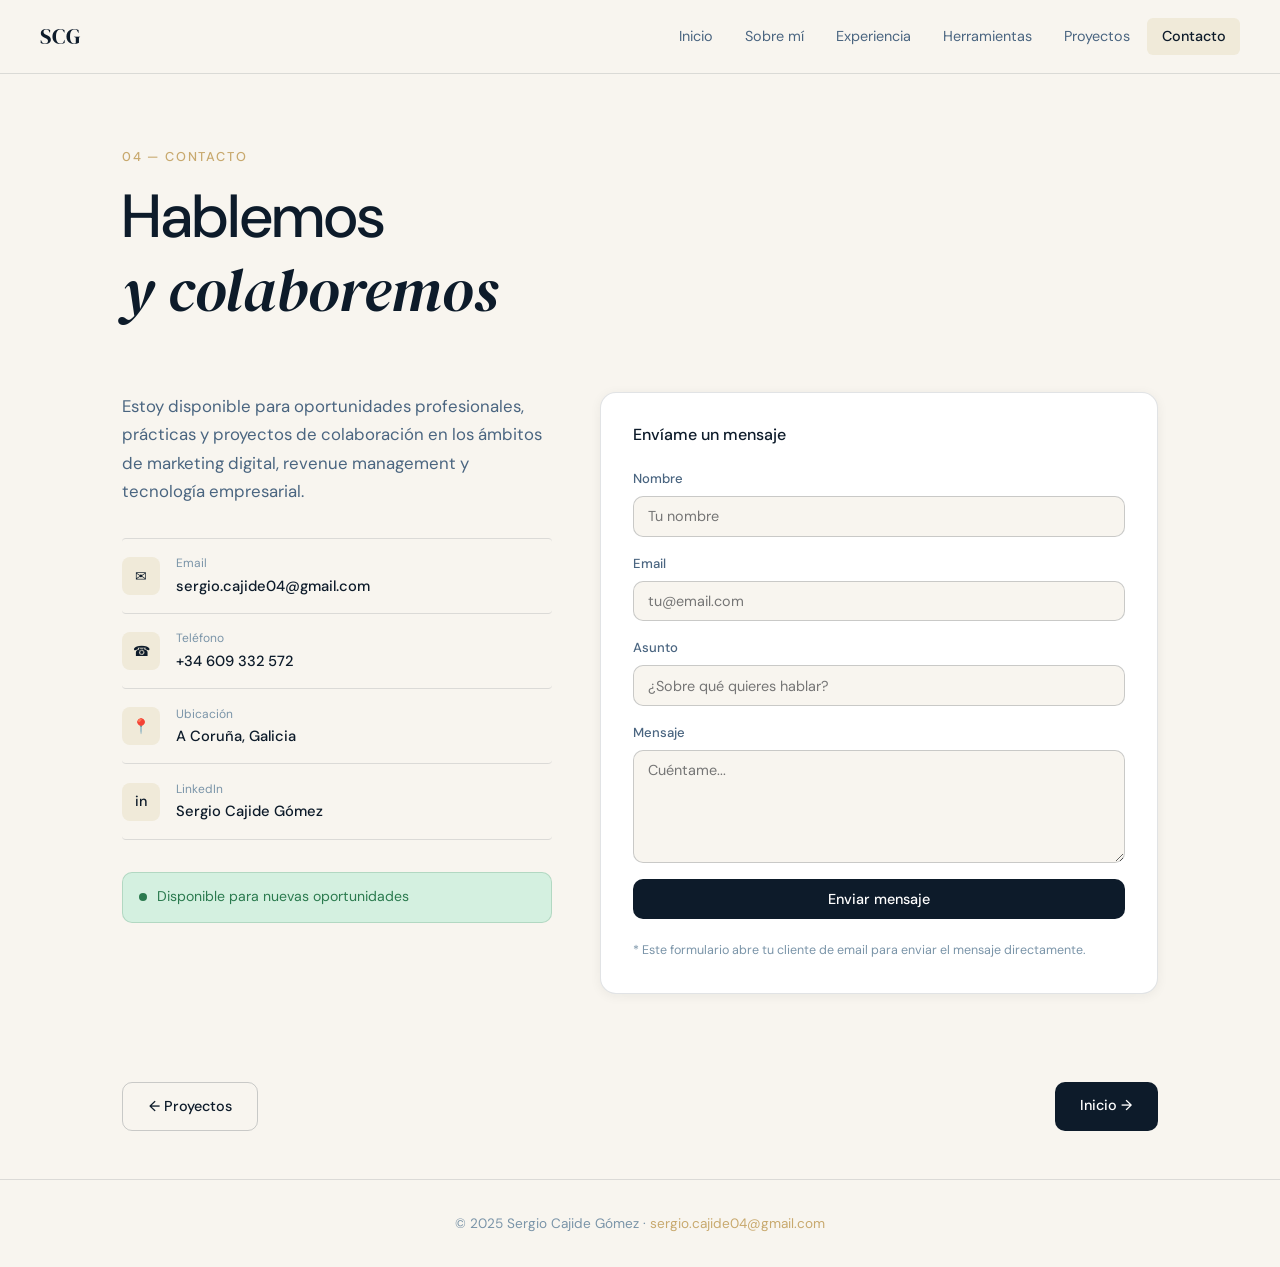
==== contacto.html @ d77af416 "Add files via upload" ====
<!DOCTYPE html>
<html lang="es">
<head>
  <meta charset="UTF-8">
  <meta name="viewport" content="width=device-width, initial-scale=1.0">
  <title>Contacto — Sergio Cajide Gómez</title>
  <link rel="stylesheet" href="style.css">
  <link href="https://fonts.googleapis.com/css2?family=DM+Serif+Display:ital@0;1&family=DM+Sans:wght@300;400;500&display=swap" rel="stylesheet">
</head>
<body>

  <nav class="navbar">
    <div class="nav-brand">SCG</div>
    <ul class="nav-links">
      <li><a href="index.html">Inicio</a></li>
      <li><a href="sobre-mi.html">Sobre mí</a></li>
      <li><a href="experiencia.html">Experiencia</a></li>
      <li><a href="herramientas.html">Herramientas</a></li>
      <li><a href="proyectos.html">Proyectos</a></li>
      <li><a href="contacto.html" class="active">Contacto</a></li>
    </ul>
    <button class="nav-toggle" id="navToggle">&#9776;</button>
  </nav>

  <section class="page-header container">
    <p class="page-eyebrow">04 — Contacto</p>
    <h1 class="page-title">Hablemos<br><em>y colaboremos</em></h1>
  </section>

  <section class="contact-section container">
    <div class="contact-grid">

      <div class="contact-info">
        <p class="contact-intro">Estoy disponible para oportunidades profesionales, prácticas y proyectos de colaboración en los ámbitos de marketing digital, revenue management y tecnología empresarial.</p>

        <div class="contact-methods">
          <a href="mailto:sergio.cajide04@gmail.com" class="contact-method">
            <div class="contact-method-icon">✉</div>
            <div>
              <p class="contact-method-label">Email</p>
              <p class="contact-method-value">sergio.cajide04@gmail.com</p>
            </div>
          </a>

          <a href="tel:+34609332572" class="contact-method">
            <div class="contact-method-icon">☎</div>
            <div>
              <p class="contact-method-label">Teléfono</p>
              <p class="contact-method-value">+34 609 332 572</p>
            </div>
          </a>

          <div class="contact-method">
            <div class="contact-method-icon">📍</div>
            <div>
              <p class="contact-method-label">Ubicación</p>
              <p class="contact-method-value">A Coruña, Galicia</p>
            </div>
          </div>

          <a href="https://es.linkedin.com/in/sergio-cajide-g%C3%B3mez-41b924311" target="_blank" class="contact-method">
            <div class="contact-method-icon">in</div>
            <div>
              <p class="contact-method-label">LinkedIn</p>
              <p class="contact-method-value">Sergio Cajide Gómez</p>
            </div>
          </a>
        </div>

        <div class="availability-box">
          <span class="avail-dot"></span>
          <p>Disponible para nuevas oportunidades</p>
        </div>
      </div>

      <div class="contact-form-wrap">
        <h3 class="form-title">Envíame un mensaje</h3>
        <form class="contact-form" id="contactForm">
          <div class="form-group">
            <label for="nombre">Nombre</label>
            <input type="text" id="nombre" name="nombre" placeholder="Tu nombre" required>
          </div>
          <div class="form-group">
            <label for="email">Email</label>
            <input type="email" id="email" name="email" placeholder="tu@email.com" required>
          </div>
          <div class="form-group">
            <label for="asunto">Asunto</label>
            <input type="text" id="asunto" name="asunto" placeholder="¿Sobre qué quieres hablar?">
          </div>
          <div class="form-group">
            <label for="mensaje">Mensaje</label>
            <textarea id="mensaje" name="mensaje" rows="5" placeholder="Cuéntame..." required></textarea>
          </div>
          <button type="submit" class="btn btn-primary btn-full">Enviar mensaje</button>
          <p class="form-note">* Este formulario abre tu cliente de email para enviar el mensaje directamente.</p>
        </form>
      </div>

    </div>
  </section>

  <div class="page-nav container">
    <a href="proyectos.html" class="btn btn-outline">← Proyectos</a>
    <a href="index.html" class="btn btn-primary">Inicio →</a>
  </div>

  <footer class="footer">
    <p>© 2025 Sergio Cajide Gómez · <a href="mailto:sergio.cajide04@gmail.com">sergio.cajide04@gmail.com</a></p>
  </footer>

  <script src="nav.js"></script>
  <script>
    document.getElementById('contactForm').addEventListener('submit', function(e) {
      e.preventDefault();
      const nombre = document.getElementById('nombre').value;
      const email = document.getElementById('email').value;
      const asunto = document.getElementById('asunto').value || 'Contacto desde portfolio';
      const mensaje = document.getElementById('mensaje').value;
      const body = `Nombre: ${nombre}\nEmail: ${email}\n\n${mensaje}`;
      window.location.href = `mailto:sergio.cajide04@gmail.com?subject=${encodeURIComponent(asunto)}&body=${encodeURIComponent(body)}`;
    });
  </script>
</body>
</html>
---- style.css ----
/* ===== RESET & BASE ===== */
*, *::before, *::after { box-sizing: border-box; margin: 0; padding: 0; }

:root {
  --navy:       #0d1b2a;
  --navy-mid:   #1a2e42;
  --navy-light: #243b53;
  --slate:      #4a6580;
  --slate-light:#7a94a8;
  --cream:      #f8f5ef;
  --cream-mid:  #f0ead9;
  --white:      #ffffff;
  --accent:     #c8a96e;
  --accent-dark:#a8863e;
  --blue:       #3a7fc1;
  --blue-light: #ddeeff;
  --amber:      #d4820a;
  --amber-light:#fff0d0;
  --green:      #2a7a4e;
  --green-light:#d4f0e0;
  --text-primary:   var(--navy);
  --text-secondary: var(--slate);
  --border:     rgba(13, 27, 42, 0.12);
  --border-mid: rgba(13, 27, 42, 0.2);
  --radius:     10px;
  --radius-lg:  16px;
  --shadow-sm:  0 2px 12px rgba(13, 27, 42, 0.06);
  --shadow-md:  0 6px 28px rgba(13, 27, 42, 0.1);
}

html { scroll-behavior: smooth; }

body {
  font-family: 'DM Sans', sans-serif;
  font-size: 16px;
  line-height: 1.7;
  color: var(--text-primary);
  background: var(--cream);
  min-height: 100vh;
}

/* ===== TYPOGRAPHY ===== */
h1, h2, h3, h4 { font-weight: 500; line-height: 1.2; }
h1 { font-size: clamp(2.4rem, 5vw, 3.8rem); }
h2 { font-size: clamp(1.6rem, 3vw, 2.2rem); }
h3 { font-size: 1.2rem; }
h4 { font-size: 1rem; }
em { font-family: 'DM Serif Display', serif; font-style: italic; }
p { color: var(--text-secondary); }
a { text-decoration: none; color: inherit; }
strong { font-weight: 500; color: var(--text-primary); }

/* ===== LAYOUT ===== */
.container {
  max-width: 1100px;
  margin: 0 auto;
  padding: 0 2rem;
}

/* ===== NAVBAR ===== */
.navbar {
  position: sticky;
  top: 0;
  z-index: 100;
  display: flex;
  align-items: center;
  justify-content: space-between;
  padding: 1.1rem 2.5rem;
  background: rgba(248, 245, 239, 0.92);
  backdrop-filter: blur(12px);
  border-bottom: 1px solid var(--border);
}

.nav-brand {
  font-family: 'DM Serif Display', serif;
  font-size: 1.4rem;
  color: var(--navy);
  letter-spacing: 0.04em;
}

.nav-links {
  display: flex;
  gap: 0.2rem;
  list-style: none;
}

.nav-links a {
  display: block;
  padding: 0.4rem 0.9rem;
  font-size: 0.9rem;
  font-weight: 400;
  color: var(--slate);
  border-radius: 6px;
  transition: all 0.2s;
}

.nav-links a:hover,
.nav-links a.active {
  color: var(--navy);
  background: var(--cream-mid);
}

.nav-links a.active {
  font-weight: 500;
}

.nav-toggle {
  display: none;
  background: none;
  border: none;
  font-size: 1.4rem;
  cursor: pointer;
  color: var(--navy);
}

/* Mobile nav */
@media (max-width: 700px) {
  .nav-toggle { display: block; }
  .nav-links {
    display: none;
    position: absolute;
    top: 100%;
    left: 0; right: 0;
    flex-direction: column;
    background: var(--cream);
    border-bottom: 1px solid var(--border);
    padding: 1rem 2rem;
    gap: 0.4rem;
  }
  .nav-links.open { display: flex; }
}

/* ===== BUTTONS ===== */
.btn {
  display: inline-block;
  padding: 0.7rem 1.6rem;
  border-radius: var(--radius);
  font-family: 'DM Sans', sans-serif;
  font-size: 0.9rem;
  font-weight: 500;
  cursor: pointer;
  transition: all 0.2s;
  border: none;
}

.btn-primary {
  background: var(--navy);
  color: var(--white);
}
.btn-primary:hover {
  background: var(--navy-mid);
  transform: translateY(-1px);
  box-shadow: var(--shadow-sm);
}

.btn-outline {
  background: transparent;
  color: var(--navy);
  border: 1.5px solid var(--border-mid);
}
.btn-outline:hover {
  background: var(--cream-mid);
  border-color: var(--navy);
}

.btn-full { width: 100%; text-align: center; }

/* ===== HERO ===== */
.hero {
  display: grid;
  grid-template-columns: 1fr 1fr;
  gap: 4rem;
  align-items: center;
  max-width: 1100px;
  margin: 0 auto;
  padding: 6rem 2rem 5rem;
}

@media (max-width: 768px) {
  .hero { grid-template-columns: 1fr; padding: 3rem 1.5rem 3rem; gap: 2.5rem; }
}

.hero-eyebrow {
  font-size: 0.85rem;
  font-weight: 500;
  letter-spacing: 0.12em;
  text-transform: uppercase;
  color: var(--accent);
  margin-bottom: 1rem;
}

.hero-title {
  color: var(--navy);
  margin-bottom: 1rem;
}

.hero-subtitle {
  font-size: 0.9rem;
  font-weight: 500;
  letter-spacing: 0.06em;
  text-transform: uppercase;
  color: var(--slate-light);
  margin-bottom: 1.5rem;
}

.hero-desc {
  font-size: 1.05rem;
  color: var(--slate);
  max-width: 500px;
  margin-bottom: 2rem;
}

.hero-cta { display: flex; gap: 1rem; flex-wrap: wrap; }

/* Hero photo */
.hero-photo-wrap {
  position: relative;
}
.hero-photo {
  width: 100%;
  height: 340px;
  display: block;
  border-radius: var(--radius-lg);
  object-fit: cover;
  object-position: center center;
}

.hero-visual {
  align-self: start;
  padding-top: 1rem;
  display: flex;
  flex-direction: column;
  gap: 1.2rem;
}

/* Hero visual */
.hero-card {
  position: static;
  background: var(--white);
  border: 1px solid var(--border);
  border-radius: var(--radius-lg);
  padding: 1.2rem 1.4rem;
  box-shadow: var(--shadow-md);
}

.hero-tag {
  font-size: 0.75rem;
  font-weight: 500;
  text-transform: uppercase;
  letter-spacing: 0.1em;
  color: var(--accent);
  margin-bottom: 1.2rem;
}

.hero-roles { display: flex; flex-direction: column; gap: 1rem; }

.role-item {
  display: flex;
  align-items: flex-start;
  gap: 0.75rem;
}

.role-dot {
  width: 10px;
  height: 10px;
  border-radius: 50%;
  margin-top: 5px;
  flex-shrink: 0;
}

.dot-blue   { background: var(--blue); }
.dot-amber  { background: var(--amber); }
.dot-green  { background: var(--green); }

.role-company { font-size: 0.95rem; font-weight: 500; color: var(--navy); margin: 0; }
.role-desc    { font-size: 0.82rem; color: var(--slate-light); margin: 0; }

.hero-badges {
  display: flex;
  flex-wrap: wrap;
  gap: 0.5rem;
  margin-top: 1rem;
}

.badge {
  display: inline-block;
  padding: 0.3rem 0.8rem;
  font-size: 0.78rem;
  font-weight: 500;
  background: var(--cream-mid);
  color: var(--slate);
  border-radius: 20px;
  border: 1px solid var(--border);
}

/* ===== HIGHLIGHT GRID (homepage) ===== */
.highlights { padding: 2rem 2rem 6rem; }

.highlight-grid {
  display: grid;
  grid-template-columns: repeat(4, 1fr);
  gap: 1rem;
}

@media (max-width: 900px) { .highlight-grid { grid-template-columns: repeat(2, 1fr); } }
@media (max-width: 500px) { .highlight-grid { grid-template-columns: 1fr; } }

.highlight-card {
  display: block;
  padding: 1.6rem;
  background: var(--white);
  border: 1px solid var(--border);
  border-radius: var(--radius-lg);
  transition: all 0.25s;
  position: relative;
  overflow: hidden;
}

.highlight-card::before {
  content: '';
  position: absolute;
  top: 0; left: 0; right: 0;
  height: 3px;
  background: var(--accent);
  transform: scaleX(0);
  transition: transform 0.25s;
}

.highlight-card:hover { transform: translateY(-3px); box-shadow: var(--shadow-md); }
.highlight-card:hover::before { transform: scaleX(1); }

.highlight-num {
  font-family: 'DM Serif Display', serif;
  font-size: 2rem;
  color: var(--cream-mid);
  margin-bottom: 0.5rem;
}

.highlight-card h3 { font-size: 1.05rem; color: var(--navy); margin-bottom: 0.3rem; }
.highlight-card p  { font-size: 0.85rem; color: var(--slate-light); }

.highlight-arrow {
  display: block;
  margin-top: 1.2rem;
  font-size: 1.1rem;
  color: var(--accent);
  transition: transform 0.2s;
}
.highlight-card:hover .highlight-arrow { transform: translateX(4px); }

/* ===== PAGE HEADER ===== */
.page-header {
  padding: 4.5rem 2rem 2rem;
}

.page-eyebrow {
  font-size: 0.8rem;
  font-weight: 500;
  text-transform: uppercase;
  letter-spacing: 0.14em;
  color: var(--accent);
  margin-bottom: 0.8rem;
}

.page-title {
  color: var(--navy);
}

/* ===== SECTION TITLE ===== */
.section-title {
  font-size: 1.15rem;
  font-weight: 500;
  text-transform: uppercase;
  letter-spacing: 0.1em;
  color: var(--slate-light);
  margin-bottom: 2rem;
  padding-bottom: 0.6rem;
  border-bottom: 1px solid var(--border);
}

/* ===== ABOUT PAGE ===== */
.about-content { padding: 2rem 2rem 3rem; }

.about-grid {
  display: grid;
  grid-template-columns: 1.5fr 1fr;
  gap: 3rem;
  align-items: start;
}

@media (max-width: 768px) { .about-grid { grid-template-columns: 1fr; } }

.about-lead {
  font-size: 1.15rem;
  color: var(--navy);
  margin-bottom: 1.2rem;
}

.about-text p { margin-bottom: 1rem; }

.info-card {
  background: var(--white);
  border: 1px solid var(--border);
  border-radius: var(--radius-lg);
  padding: 1.4rem;
  margin-bottom: 1rem;
  box-shadow: var(--shadow-sm);
}

.info-card-title {
  font-size: 0.8rem;
  font-weight: 500;
  text-transform: uppercase;
  letter-spacing: 0.1em;
  color: var(--slate-light);
  margin-bottom: 1rem;
}

.info-list { list-style: none; }
.info-list li {
  display: flex;
  align-items: center;
  gap: 0.6rem;
  font-size: 0.9rem;
  color: var(--slate);
  padding: 0.35rem 0;
  border-bottom: 1px solid var(--border);
}
.info-list li:last-child { border-bottom: none; }
.info-icon { font-size: 0.85rem; }

.timeline-mini { list-style: none; }
.timeline-mini li {
  display: flex;
  flex-direction: column;
  padding: 0.6rem 0;
  border-bottom: 1px solid var(--border);
}
.timeline-mini li:last-child { border-bottom: none; }
.tl-year  { font-size: 0.78rem; color: var(--accent); font-weight: 500; }
.tl-title { font-size: 0.9rem; font-weight: 500; color: var(--navy); }
.tl-place { font-size: 0.82rem; color: var(--slate-light); }

/* Skills */
.skills-section { padding: 2rem 2rem 3rem; }

.skills-grid {
  display: grid;
  grid-template-columns: repeat(3, 1fr);
  gap: 1rem;
}

@media (max-width: 900px) { .skills-grid { grid-template-columns: repeat(2, 1fr); } }
@media (max-width: 500px) { .skills-grid { grid-template-columns: 1fr; } }

.skill-block {
  background: var(--white);
  border: 1px solid var(--border);
  border-radius: var(--radius-lg);
  padding: 1.4rem;
  transition: box-shadow 0.2s;
}
.skill-block:hover { box-shadow: var(--shadow-md); }

.skill-icon { font-size: 1.5rem; margin-bottom: 0.6rem; }
.skill-block h4 { font-size: 0.95rem; color: var(--navy); margin-bottom: 0.4rem; }
.skill-block p  { font-size: 0.85rem; color: var(--slate-light); }

/* Languages */
.languages-section { padding: 1rem 2rem 4rem; }

.lang-grid { display: flex; flex-direction: column; gap: 1rem; max-width: 520px; }

.lang-card {
  display: flex;
  align-items: center;
  gap: 1rem;
  background: var(--white);
  border: 1px solid var(--border);
  border-radius: var(--radius);
  padding: 0.9rem 1.2rem;
}

.lang-name  { font-weight: 500; font-size: 0.95rem; min-width: 80px; color: var(--navy); }
.lang-level { font-size: 0.82rem; color: var(--slate-light); min-width: 140px; text-align: right; }

.lang-bar-wrap {
  flex: 1;
  height: 6px;
  background: var(--cream-mid);
  border-radius: 10px;
  overflow: hidden;
}
.lang-bar {
  height: 100%;
  background: var(--accent);
  border-radius: 10px;
}

/* Company logos in timeline */
.company-logo {
  width: 40px;
  height: 40px;
  border-radius: 8px;
  overflow: hidden;
  flex-shrink: 0;
  background: var(--cream);
  display: flex;
  align-items: center;
  justify-content: center;
  border: 1px solid var(--border);
}
.company-logo-wide {
  width: auto;
  min-width: 40px;
  max-width: 110px;
  padding: 0 8px;
  background: var(--white);
}

/* Project logo */
.project-logo-wrap {
  margin-bottom: 0.8rem;
}

/* ===== EXPERIENCE PAGE ===== */
.timeline-section { padding: 2rem 2rem 3rem; }

.timeline { display: flex; flex-direction: column; gap: 0; position: relative; padding-left: 2rem; }

.timeline::before {
  content: '';
  position: absolute;
  left: 0.35rem;
  top: 12px;
  bottom: 12px;
  width: 1px;
  background: var(--border-mid);
}

.timeline-item {
  display: flex;
  gap: 1.5rem;
  position: relative;
  padding-bottom: 2.5rem;
}

.timeline-dot {
  position: absolute;
  left: -1.8rem;
  top: 6px;
  width: 14px;
  height: 14px;
  border-radius: 50%;
  border: 2.5px solid var(--cream);
  flex-shrink: 0;
  z-index: 1;
}

.timeline-body {
  background: var(--white);
  border: 1px solid var(--border);
  border-radius: var(--radius-lg);
  padding: 1.4rem 1.6rem;
  flex: 1;
  box-shadow: var(--shadow-sm);
}

.tl-header {
  display: flex;
  justify-content: space-between;
  align-items: flex-start;
  gap: 1rem;
  margin-bottom: 0.8rem;
  flex-wrap: wrap;
}

.tl-role    { font-size: 1.05rem; font-weight: 500; color: var(--navy); }
.tl-company { font-size: 0.88rem; color: var(--slate-light); margin-top: 0.1rem; }
.tl-desc    { font-size: 0.92rem; color: var(--slate); margin-bottom: 1rem; }

.tl-badge {
  display: inline-block;
  padding: 0.25rem 0.75rem;
  font-size: 0.78rem;
  font-weight: 500;
  border-radius: 20px;
  white-space: nowrap;
}

.badge-blue   { background: var(--blue-light);   color: var(--blue); }
.badge-amber  { background: var(--amber-light);  color: var(--amber); }
.badge-green  { background: var(--green-light);  color: var(--green); }

.tl-tags { display: flex; flex-wrap: wrap; gap: 0.4rem; }

.tag {
  display: inline-block;
  padding: 0.2rem 0.65rem;
  font-size: 0.78rem;
  background: var(--cream);
  color: var(--slate);
  border-radius: 20px;
  border: 1px solid var(--border);
}

/* Education */
.edu-section { padding: 1rem 2rem 4rem; }

.edu-grid {
  display: grid;
  grid-template-columns: repeat(2, 1fr);
  gap: 1.2rem;
}

@media (max-width: 600px) { .edu-grid { grid-template-columns: 1fr; } }

.edu-card {
  background: var(--white);
  border: 1px solid var(--border);
  border-radius: var(--radius-lg);
  padding: 1.5rem;
  box-shadow: var(--shadow-sm);
}

.edu-year   { font-size: 0.78rem; font-weight: 500; text-transform: uppercase; letter-spacing: 0.1em; color: var(--accent); display: block; margin-bottom: 0.5rem; }
.edu-card h3 { font-size: 1rem; color: var(--navy); margin-bottom: 0.3rem; }
.edu-place  { font-size: 0.88rem; color: var(--slate-light); margin-bottom: 0.6rem; }
.edu-detail { font-size: 0.88rem; color: var(--slate-light); }

/* ===== PROJECTS PAGE ===== */
.projects-section { padding: 2rem 2rem 3rem; }

.project-grid {
  display: grid;
  grid-template-columns: repeat(3, 1fr);
  gap: 1.2rem;
}

@media (max-width: 900px) { .project-grid { grid-template-columns: 1fr; } }

.project-card {
  background: var(--white);
  border: 1px solid var(--border);
  border-radius: var(--radius-lg);
  padding: 1.5rem;
  box-shadow: var(--shadow-sm);
  transition: all 0.25s;
}
.project-card:hover { transform: translateY(-3px); box-shadow: var(--shadow-md); }

.project-header {
  display: flex;
  justify-content: space-between;
  align-items: center;
  margin-bottom: 0.8rem;
  flex-wrap: wrap;
  gap: 0.4rem;
}

.project-tag {
  display: inline-block;
  padding: 0.2rem 0.7rem;
  font-size: 0.75rem;
  font-weight: 500;
  border-radius: 20px;
}
.tag-intl     { background: #e3f0ff; color: #1a5fa8; }
.tag-erasmus  { background: #fff5d4; color: #8a6000; }
.tag-santander{ background: #ffe8e8; color: #b52020; }

.project-date { font-size: 0.78rem; color: var(--slate-light); }

.project-card h3 { font-size: 1rem; color: var(--navy); margin-bottom: 0.6rem; }
.project-card p  { font-size: 0.88rem; color: var(--slate); margin-bottom: 1rem; }

/* Certifications */
.certs-section { padding: 1rem 2rem 4rem; }

.cert-list { display: flex; flex-direction: column; gap: 0; }

.cert-item {
  display: flex;
  align-items: center;
  gap: 1.2rem;
  padding: 1.1rem 0;
  border-bottom: 1px solid var(--border);
}
.cert-item:first-child { border-top: 1px solid var(--border); }

.cert-logo {
  width: 46px;
  height: 46px;
  border-radius: 10px;
  display: flex;
  align-items: center;
  justify-content: center;
  font-size: 0.78rem;
  font-weight: 500;
  flex-shrink: 0;
}
.cert-logo-google  { background: #e8f5e9; color: #1a7a2e; }
.cert-logo-usc     { background: #e3eaf5; color: #1a3a7a; }
.cert-logo-trinity { background: #fdf0e0; color: #8a5000; }

.cert-info { flex: 1; }
.cert-info h4  { font-size: 0.95rem; font-weight: 500; color: var(--navy); }
.cert-info p   { font-size: 0.82rem; color: var(--slate-light); }
.cert-date { font-size: 0.8rem; color: var(--slate-light); white-space: nowrap; }

/* ===== CONTACT PAGE ===== */
.contact-section { padding: 2rem 2rem 4rem; }

.contact-grid {
  display: grid;
  grid-template-columns: 1fr 1.3fr;
  gap: 3rem;
  align-items: start;
}

@media (max-width: 768px) { .contact-grid { grid-template-columns: 1fr; } }

.contact-intro { font-size: 1.05rem; color: var(--slate); margin-bottom: 2rem; }

.contact-methods { display: flex; flex-direction: column; gap: 0; margin-bottom: 2rem; }

.contact-method {
  display: flex;
  align-items: center;
  gap: 1rem;
  padding: 0.9rem 0;
  border-bottom: 1px solid var(--border);
  transition: background 0.15s;
  border-radius: 4px;
}
.contact-method:first-child { border-top: 1px solid var(--border); }

.contact-method-icon {
  width: 38px;
  height: 38px;
  background: var(--cream-mid);
  border-radius: 8px;
  display: flex;
  align-items: center;
  justify-content: center;
  font-size: 0.9rem;
  font-weight: 500;
  color: var(--navy);
  flex-shrink: 0;
}

.contact-method-label { font-size: 0.75rem; color: var(--slate-light); margin: 0; }
.contact-method-value { font-size: 0.92rem; font-weight: 500; color: var(--navy); margin: 0; }

.availability-box {
  display: flex;
  align-items: center;
  gap: 0.6rem;
  padding: 0.8rem 1rem;
  background: var(--green-light);
  border-radius: var(--radius);
  border: 1px solid rgba(42, 122, 78, 0.2);
}
.avail-dot {
  width: 8px;
  height: 8px;
  background: var(--green);
  border-radius: 50%;
  flex-shrink: 0;
  animation: pulse 2s infinite;
}
.availability-box p { font-size: 0.88rem; color: var(--green); margin: 0; }

@keyframes pulse {
  0%, 100% { opacity: 1; }
  50%       { opacity: 0.4; }
}

/* Form */
.contact-form-wrap {
  background: var(--white);
  border: 1px solid var(--border);
  border-radius: var(--radius-lg);
  padding: 2rem;
  box-shadow: var(--shadow-sm);
}

.form-title { font-size: 1rem; color: var(--navy); margin-bottom: 1.5rem; font-weight: 500; }

.contact-form { display: flex; flex-direction: column; gap: 1rem; }

.form-group { display: flex; flex-direction: column; gap: 0.35rem; }
.form-group label { font-size: 0.82rem; font-weight: 500; color: var(--slate); }

.contact-form input,
.contact-form textarea {
  font-family: 'DM Sans', sans-serif;
  font-size: 0.9rem;
  color: var(--navy);
  background: var(--cream);
  border: 1px solid var(--border-mid);
  border-radius: var(--radius);
  padding: 0.65rem 0.9rem;
  outline: none;
  resize: vertical;
  transition: border-color 0.2s;
}
.contact-form input:focus,
.contact-form textarea:focus { border-color: var(--accent); }

.form-note { font-size: 0.78rem; color: var(--slate-light); margin-top: 0.3rem; }

/* ===== PAGE NAV ===== */
.page-nav {
  display: flex;
  justify-content: space-between;
  padding: 1.5rem 2rem 3rem;
  gap: 1rem;
}

/* ===== FOOTER ===== */
.footer {
  border-top: 1px solid var(--border);
  padding: 2rem;
  text-align: center;
}
.footer p { font-size: 0.85rem; color: var(--slate-light); }
.footer a { color: var(--accent); }
.footer a:hover { text-decoration: underline; }

/* ===== EDUCATION LOGO ===== */
.edu-logo-row {
  margin-bottom: 0.7rem;
  height: 44px;
  display: flex;
  align-items: center;
}
.edu-logo {
  max-height: 40px;
  max-width: 120px;
  width: auto;
  object-fit: contain;
}

/* ===== TIMELINE MINI WITH LOGOS ===== */
.tl-mini-row {
  display: flex;
  align-items: center;
  gap: 0.8rem;
}
.tl-mini-logo {
  width: 36px;
  height: 36px;
  object-fit: contain;
  flex-shrink: 0;
}

/* ===== LANG CERT LOGO ===== */
.lang-card-cert {
  flex-wrap: wrap;
  gap: 0.4rem;
}
.lang-cert-logo {
  height: 24px;
  width: auto;
  object-fit: contain;
  margin-left: auto;
}

/* ===== CERT LOGO IMG ===== */
.cert-logo-img {
  background: transparent;
  border: none;
  width: 60px;
  height: 44px;
  display: flex;
  align-items: center;
  justify-content: center;
  flex-shrink: 0;
}
.cert-logo-img img {
  max-width: 60px;
  max-height: 40px;
  width: auto;
  height: auto;
  object-fit: contain;
}

/* ===== TOOLS PREVIEW SECTION (on sobre-mi) ===== */
.tools-preview-section {
  padding: 1rem 2rem 3rem;
}
.tools-intro {
  margin-bottom: 1.5rem;
  font-size: 1rem;
}
.tools-preview-wrap {
  position: relative;
  overflow: hidden;
}
.tools-preview-grid {
  display: grid;
  grid-template-columns: repeat(4, 1fr);
  gap: 1rem;
}
@media (max-width: 700px) {
  .tools-preview-grid { grid-template-columns: repeat(2, 1fr); }
}
.tool-chip {
  display: flex;
  flex-direction: column;
  align-items: center;
  gap: 0.5rem;
  background: var(--white);
  border: 1px solid var(--border);
  border-radius: var(--radius-lg);
  padding: 1.2rem 0.8rem;
  text-align: center;
}
.tool-chip img {
  max-height: 44px;
  max-width: 80px;
  width: auto;
  object-fit: contain;
}
.tool-chip span {
  font-size: 0.82rem;
  font-weight: 500;
  color: var(--navy);
}
.tool-chip-fade {
  opacity: 0.3;
  pointer-events: none;
}
.tools-fade-overlay {
  position: absolute;
  bottom: 0; left: 0; right: 0;
  height: 80px;
  background: linear-gradient(to bottom, transparent, var(--cream));
  pointer-events: none;
}

/* ===== TOOLS FULL PAGE ===== */
.tools-full-section { padding: 2rem 2rem 4rem; }
.page-subtitle {
  font-size: 1.05rem;
  color: var(--slate);
  margin-top: 0.8rem;
  max-width: 600px;
}
.tool-category { margin-bottom: 3rem; }
.tools-cat-desc {
  font-size: 0.9rem;
  color: var(--slate-light);
  margin-bottom: 1.2rem;
  margin-top: -1.4rem;
}
.tools-full-grid {
  display: grid;
  grid-template-columns: repeat(auto-fill, minmax(200px, 1fr));
  gap: 1rem;
}
.tool-card {
  background: var(--white);
  border: 1px solid var(--border);
  border-radius: var(--radius-lg);
  padding: 1.3rem;
  display: flex;
  flex-direction: column;
  gap: 0.4rem;
  transition: all 0.2s;
}
.tool-card:hover {
  transform: translateY(-2px);
  box-shadow: var(--shadow-md);
}
.tool-card-logo {
  height: 50px;
  display: flex;
  align-items: center;
  margin-bottom: 0.4rem;
}
.tool-card-logo img {
  max-height: 46px;
  max-width: 56px;
  width: auto;
  object-fit: contain;
}
.tool-card-logo-wide img {
  max-width: 130px;
  max-height: 40px;
}
.tool-card h4 {
  font-size: 0.95rem;
  color: var(--navy);
  font-weight: 500;
}
.tool-card p {
  font-size: 0.83rem;
  color: var(--slate-light);
  line-height: 1.5;
  flex: 1;
}
.tool-level {
  display: flex;
  align-items: center;
  gap: 4px;
  margin-top: 0.5rem;
}
.level-dot {
  width: 8px;
  height: 8px;
  border-radius: 50%;
  background: var(--border-mid);
}
.level-dot.active {
  background: var(--accent);
}
.level-label {
  font-size: 0.75rem;
  color: var(--slate-light);
  margin-left: 4px;
}
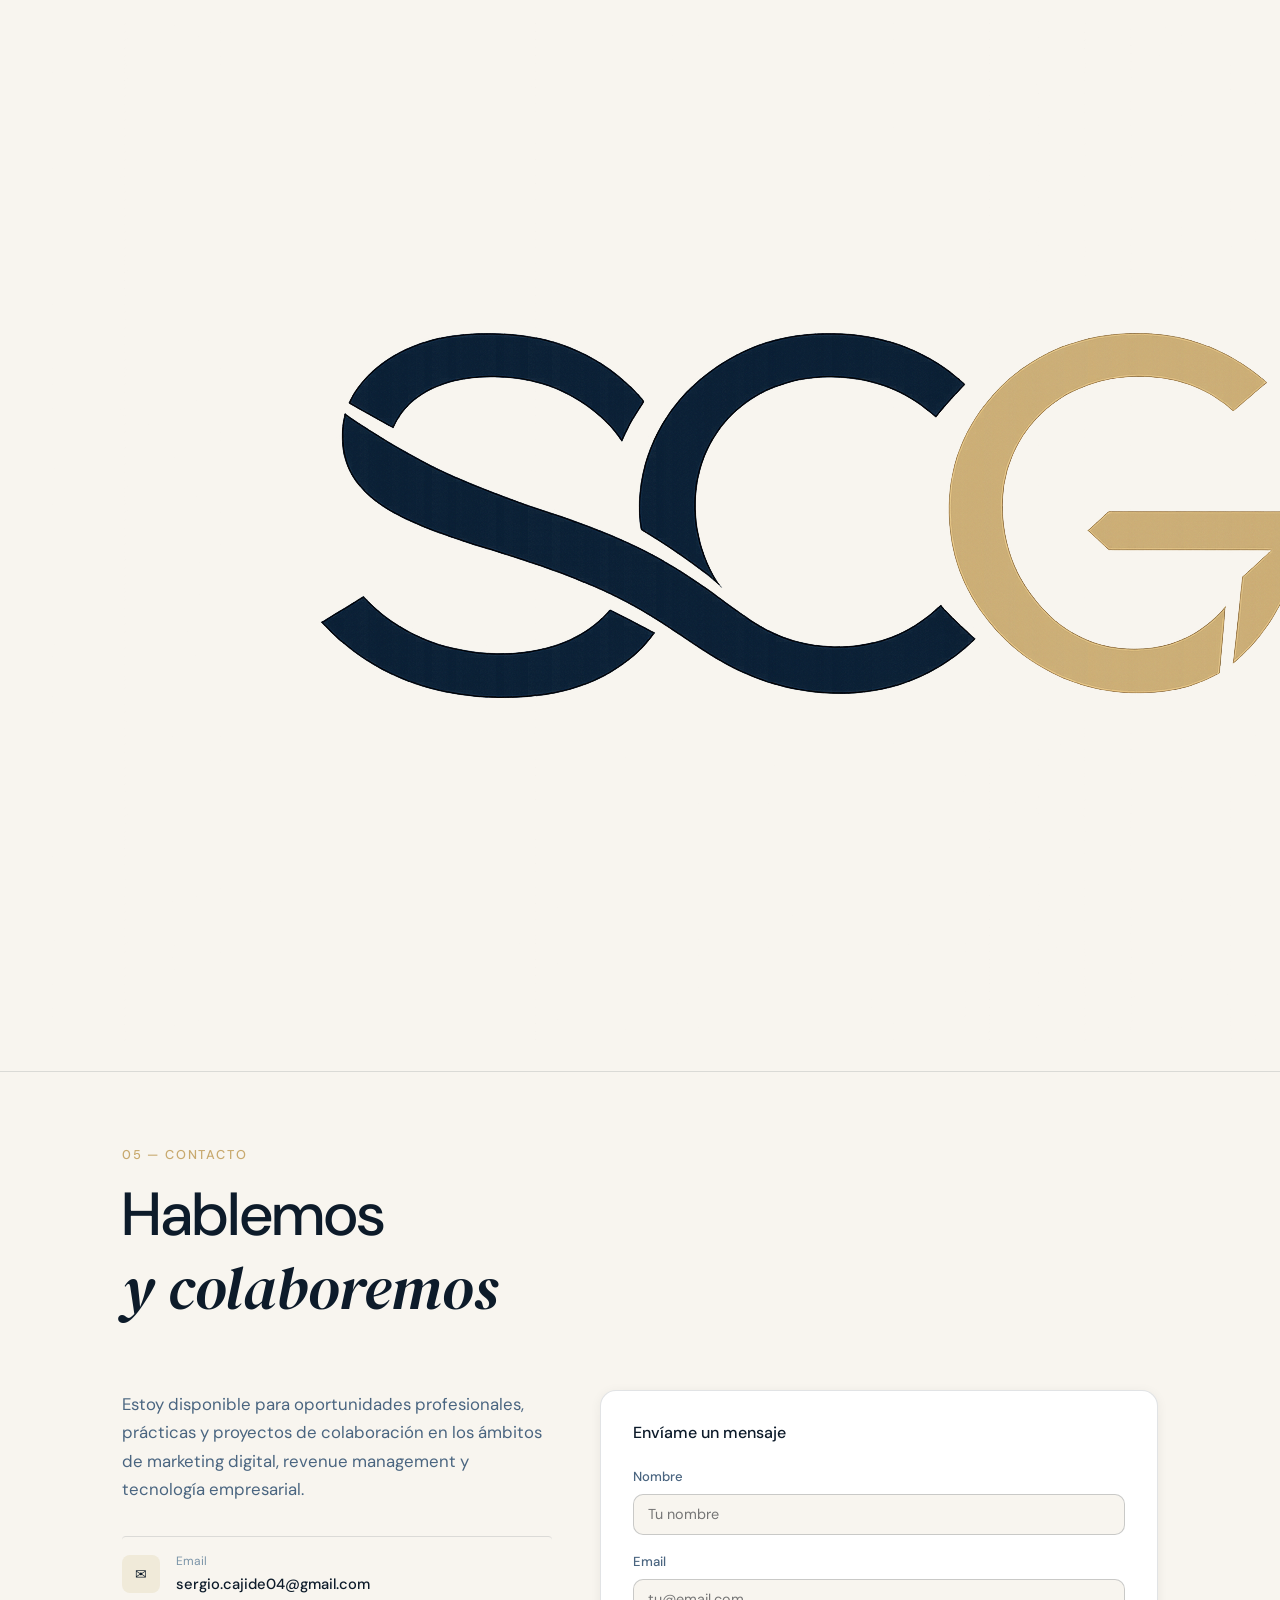
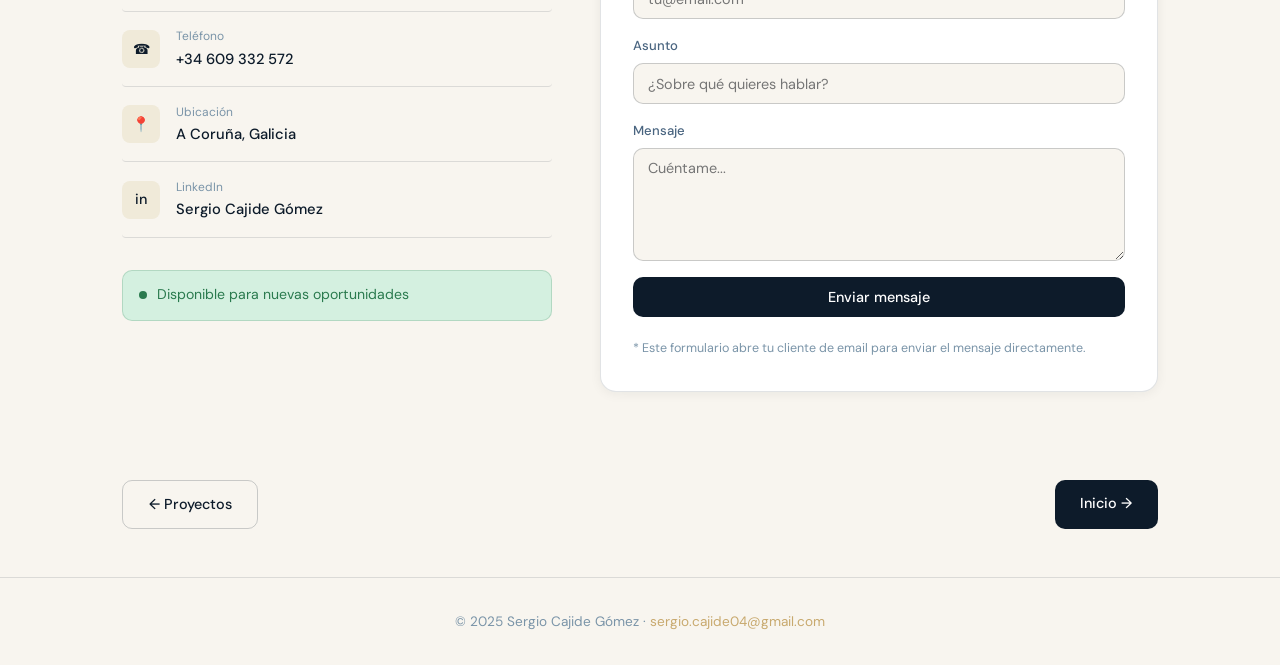
==== commit 6715cf7c: "Update contact page branding and header number" ====
--- a/contacto.html
+++ b/contacto.html
@@ -10,7 +10,9 @@
 <body>
 
   <nav class="navbar">
-    <div class="nav-brand">SCG</div>
+    <a href="index.html" class="nav-brand">
+    <img src="img/SCG_logo.png" alt="SCG Logo">
+    </a>
     <ul class="nav-links">
       <li><a href="index.html">Inicio</a></li>
       <li><a href="sobre-mi.html">Sobre mí</a></li>
@@ -23,7 +25,7 @@
   </nav>
 
   <section class="page-header container">
-    <p class="page-eyebrow">04 — Contacto</p>
+    <p class="page-eyebrow">05 — Contacto</p>
     <h1 class="page-title">Hablemos<br><em>y colaboremos</em></h1>
   </section>
 
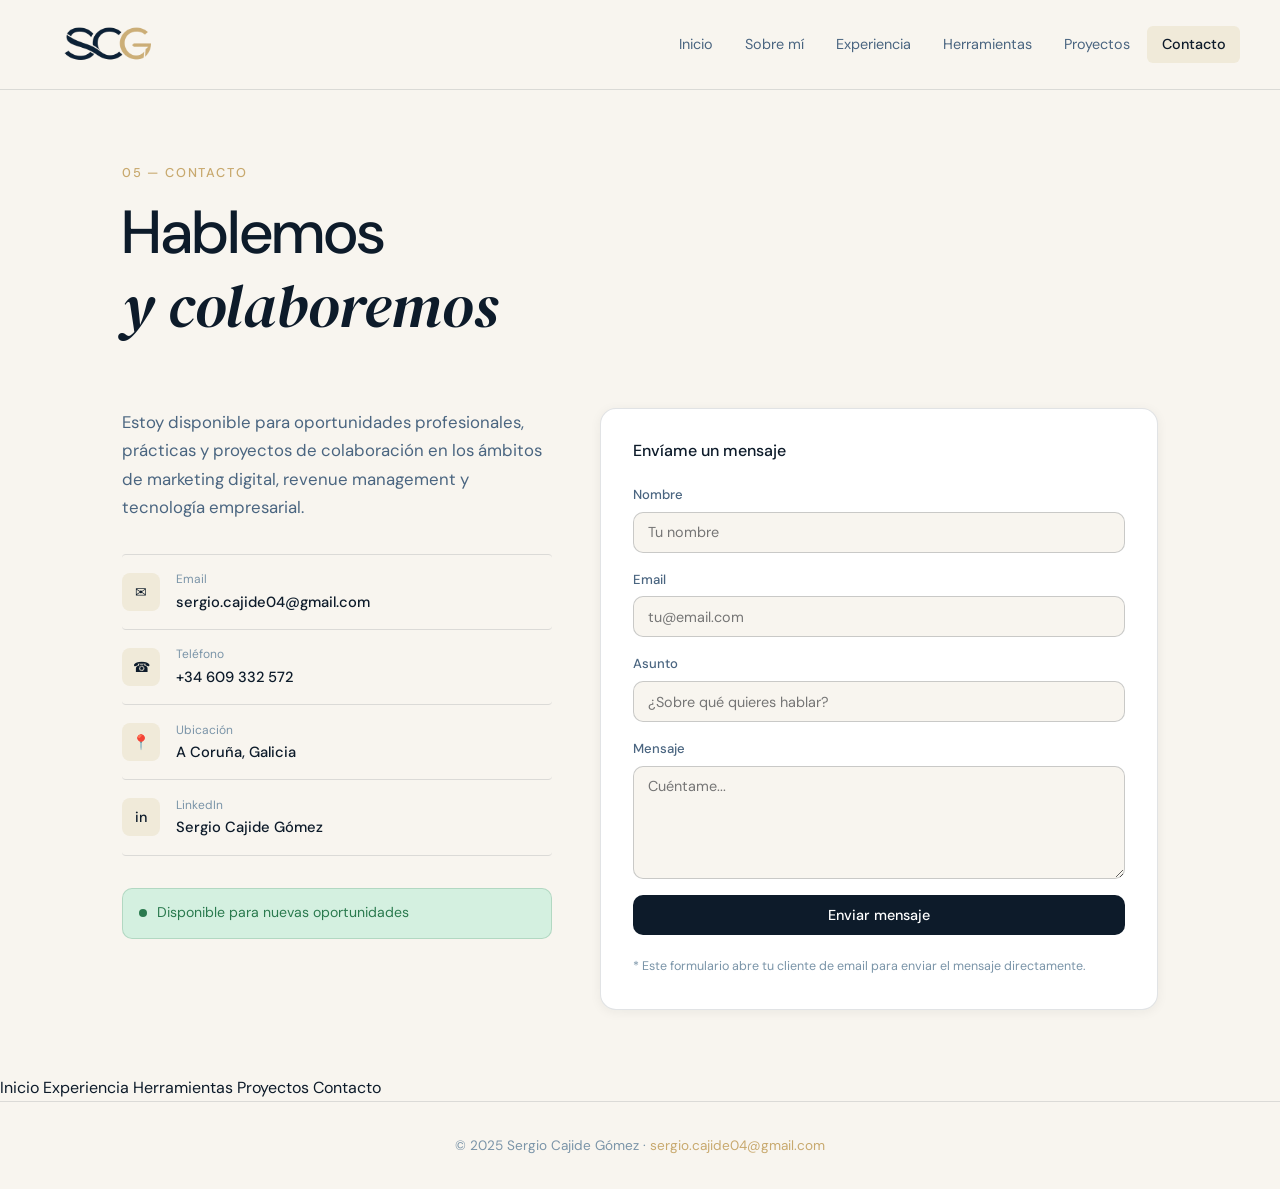
==== commit f5e44b43: "Add mobile bottom navigation to contacto.html Replaced page navigation with a mobile bottom navigati" ====
--- a/contacto.html
+++ b/contacto.html
@@ -101,12 +101,13 @@
 
     </div>
   </section>
-
-  <div class="page-nav container">
-    <a href="proyectos.html" class="btn btn-outline">← Proyectos</a>
-    <a href="index.html" class="btn btn-primary">Inicio →</a>
-  </div>
-
+ <nav class="mobile-bottom-nav">
+  <a href="index.html">Inicio</a>
+  <a href="experiencia.html">Experiencia</a>
+  <a href="herramientas.html">Herramientas</a>
+  <a href="proyectos.html">Proyectos</a>
+  <a href="contacto.html">Contacto</a>
+  </nav>
   <footer class="footer">
     <p>© 2025 Sergio Cajide Gómez · <a href="mailto:sergio.cajide04@gmail.com">sergio.cajide04@gmail.com</a></p>
   </footer>
--- a/style.css
+++ b/style.css
@@ -65,17 +65,25 @@
   display: flex;
   align-items: center;
   justify-content: space-between;
-  padding: 1.1rem 2.5rem;
+  padding: 0.6rem 2.5rem;
   background: rgba(248, 245, 239, 0.92);
   backdrop-filter: blur(12px);
   border-bottom: 1px solid var(--border);
-}
-
+ } 
 .nav-brand {
   font-family: 'DM Serif Display', serif;
   font-size: 1.4rem;
   color: var(--navy);
   letter-spacing: 0.04em;
+  display: flex;
+  align-items: center;
+  height: 70px;
+}
+
+.nav-brand img {
+  height: 90px; 
+  width: auto;
+  object-fit: contain;
 }
 
 .nav-links {
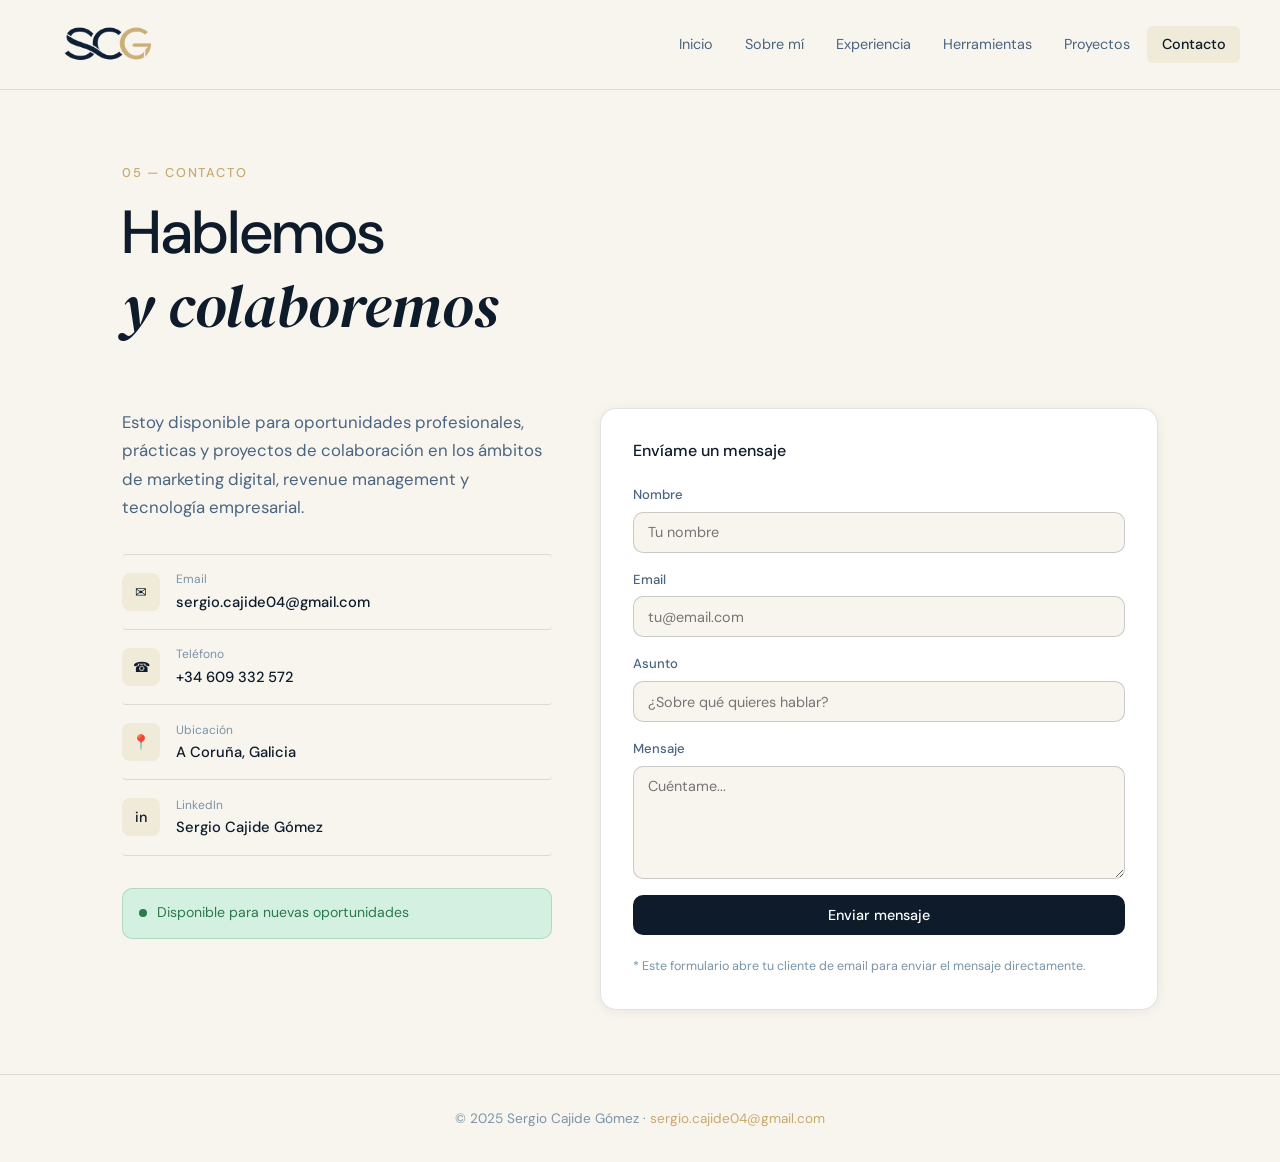
==== commit 23b43011: "Remove 'Contacto' link from mobile navigation" ====
--- a/contacto.html
+++ b/contacto.html
@@ -103,10 +103,10 @@
   </section>
  <nav class="mobile-bottom-nav">
   <a href="index.html">Inicio</a>
+  <a href="sobre-mi.html">Sobre mí</a>
   <a href="experiencia.html">Experiencia</a>
   <a href="herramientas.html">Herramientas</a>
   <a href="proyectos.html">Proyectos</a>
-  <a href="contacto.html">Contacto</a>
   </nav>
   <footer class="footer">
     <p>© 2025 Sergio Cajide Gómez · <a href="mailto:sergio.cajide04@gmail.com">sergio.cajide04@gmail.com</a></p>
--- a/style.css
+++ b/style.css
@@ -1029,3 +1029,105 @@
   color: var(--slate-light);
   margin-left: 4px;
 }
+.btn-cv {
+  background: var(--accent);
+  color: var(--navy);
+  border: none;
+  font-weight: 600;
+  display: inline-flex;
+  align-items: center;
+  gap: 6px;
+  transition: all 0.25s ease;
+}
+
+.btn-cv:hover {
+  background: var(--accent-dark);
+  color: var(--white);
+  transform: translateY(-2px);
+  box-shadow: 0 6px 18px rgba(200, 169, 110, 0.3);
+}
+
+.mobile-bottom-nav {
+  display: none;
+}
+
+@media (max-width: 700px) {
+
+  .mobile-bottom-nav {
+    display: flex;
+    position: fixed;
+    bottom: 12px;
+    left: 12px;
+    right: 12px;
+
+    border-radius: 16px;
+    padding: 0.5rem;
+
+    background: rgba(248, 245, 239, 0.95);
+    backdrop-filter: blur(10px);
+    box-shadow: var(--shadow-md);
+
+    align-items: center;
+    justify-content: space-between;
+  }
+
+.mobile-bottom-nav a {
+  flex: 0 0 auto;
+  text-align: center;
+  font-size: 0.8rem;
+  padding: 0.6rem 0.28rem;
+  color: var(--slate);
+  position: relative;
+  font-weight: 600;
+  letter-spacing: 0.01em;
+}
+
+  .mobile-bottom-nav a:not(:last-child)::after {
+    content: "";
+    position: absolute;
+    right: 0;
+    top: 50%;
+    transform: translateY(-50%);
+    width: 1px;
+    height: 16px;
+    background: var(--border-mid);
+  }
+
+.mobile-bottom-nav a.active {
+  font-weight: 700;  /* negrita real */
+  color: var(--navy);
+}
+
+.mobile-bottom-nav a.active::after {
+  content: "";
+  position: absolute;
+  bottom: 4px;
+  left: 25%;
+  width: 50%;
+  height: 2px;
+  background: var(--accent);
+  border-radius: 2px;
+}
+  body {
+    padding-bottom: 90px;
+  }
+
+.hero-cta {
+    display: flex;
+    flex-wrap: nowrap;
+    gap: 0.5rem;
+    justify-content: center;
+  }
+
+  .hero-cta .btn {
+    display: flex;              /* 👈 clave */
+    align-items: center;        /* 👈 centra vertical */
+    justify-content: center;    /* 👈 centra horizontal */
+
+    padding: 0.55rem 0.7rem;
+    font-size: 0.78rem;
+    border-radius: 10px;
+
+    white-space: nowrap;
+  }
+}
